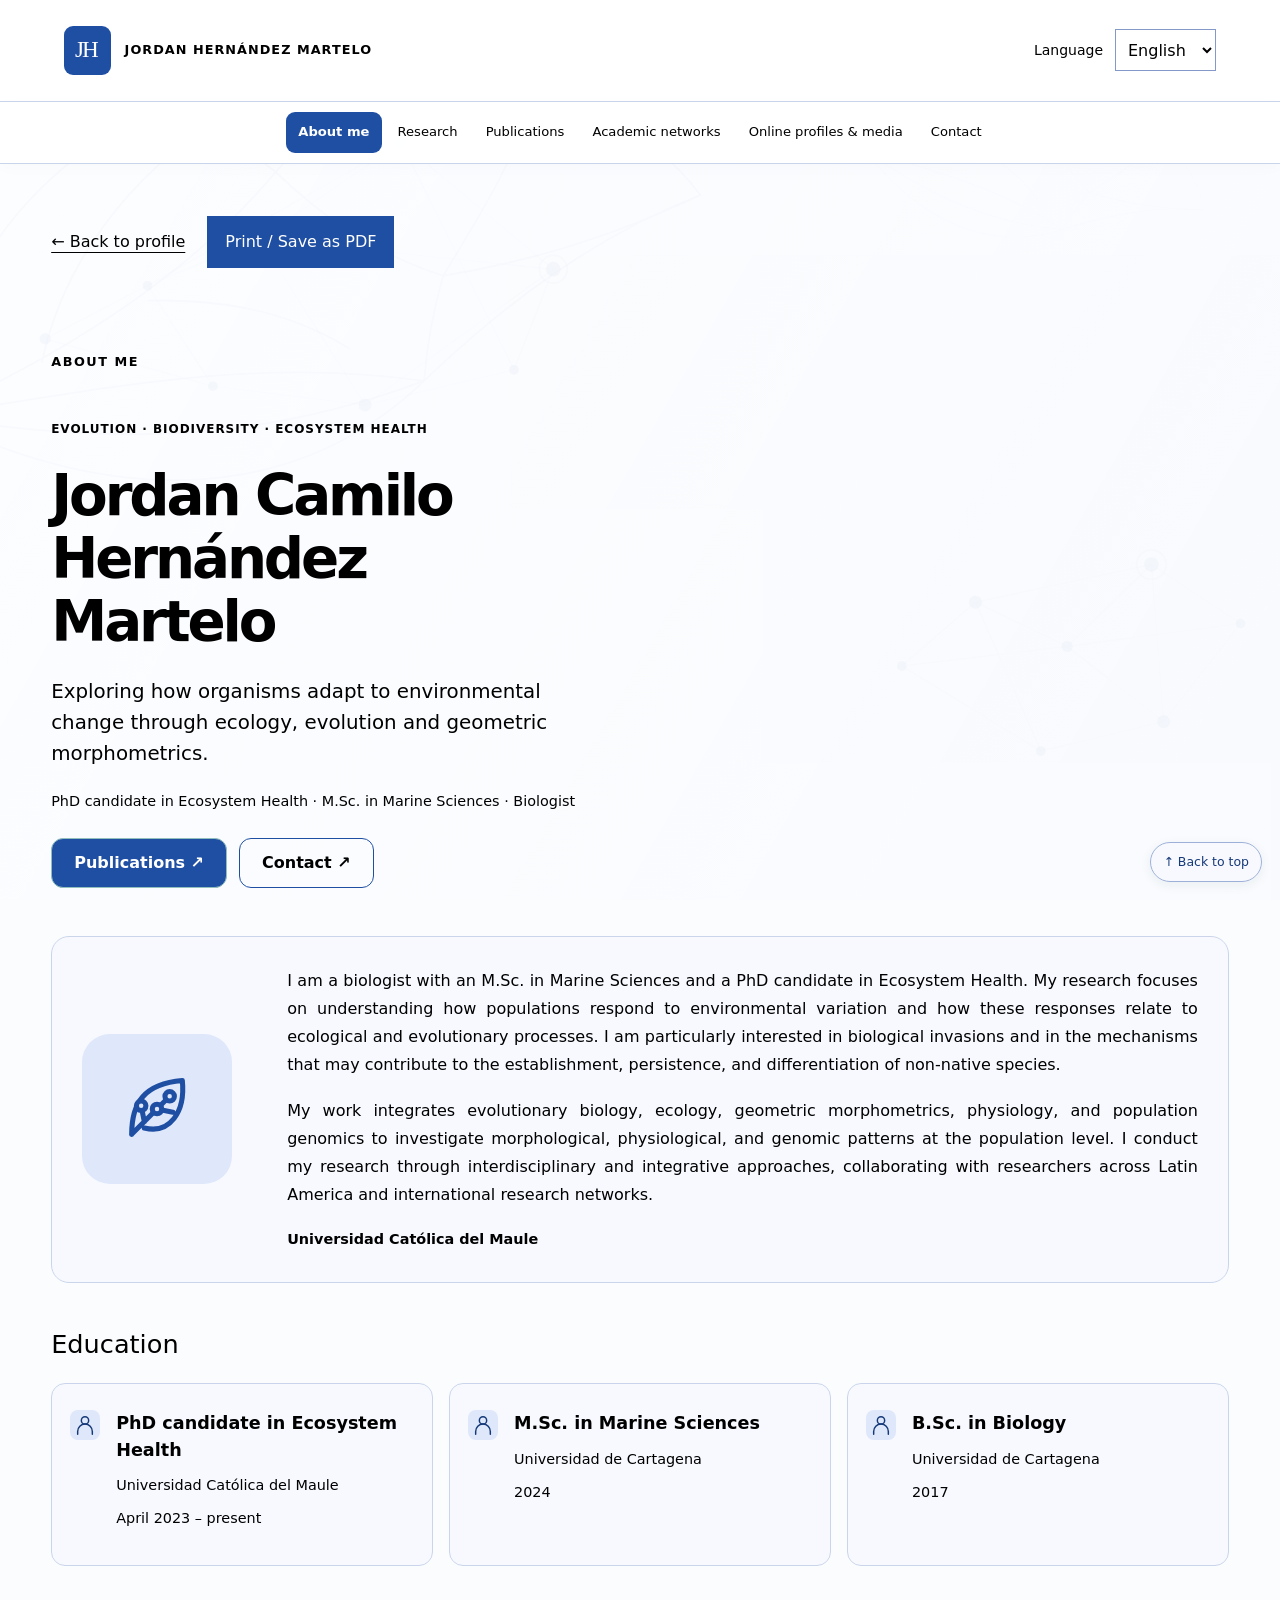
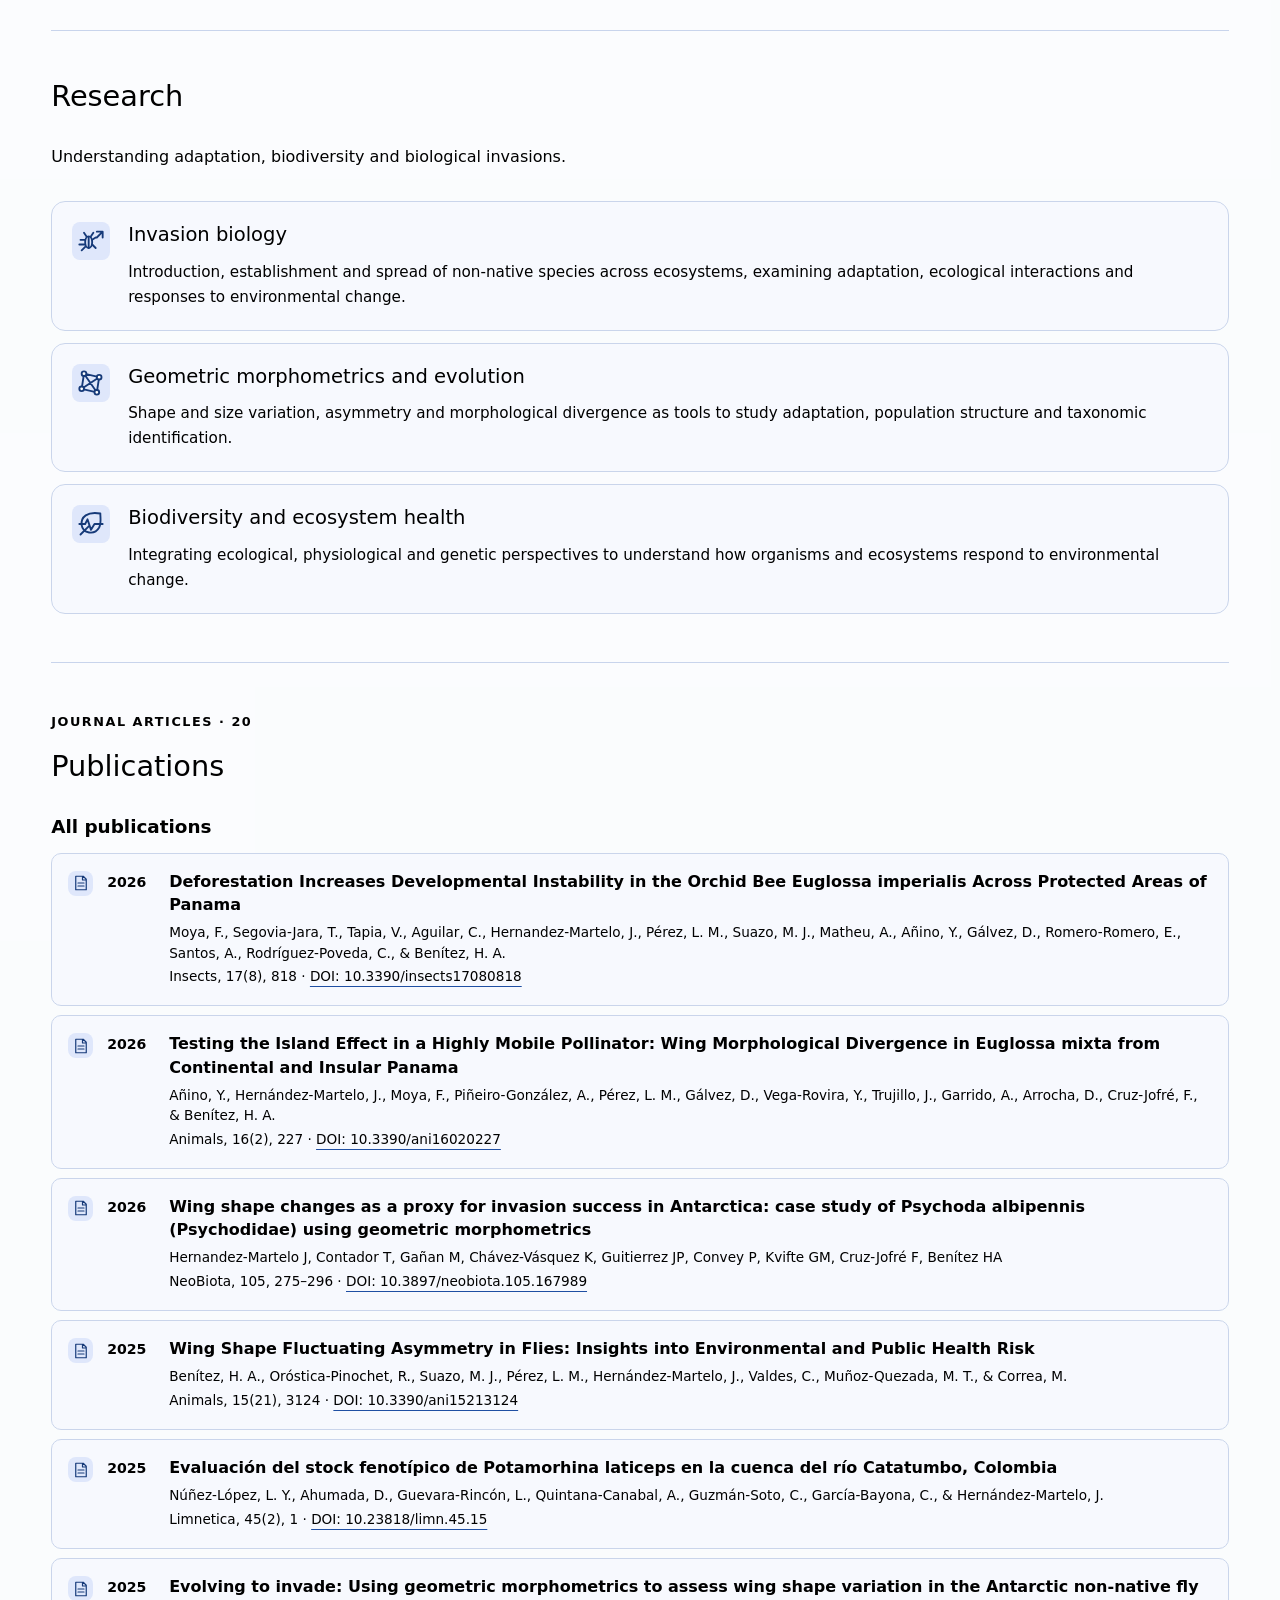
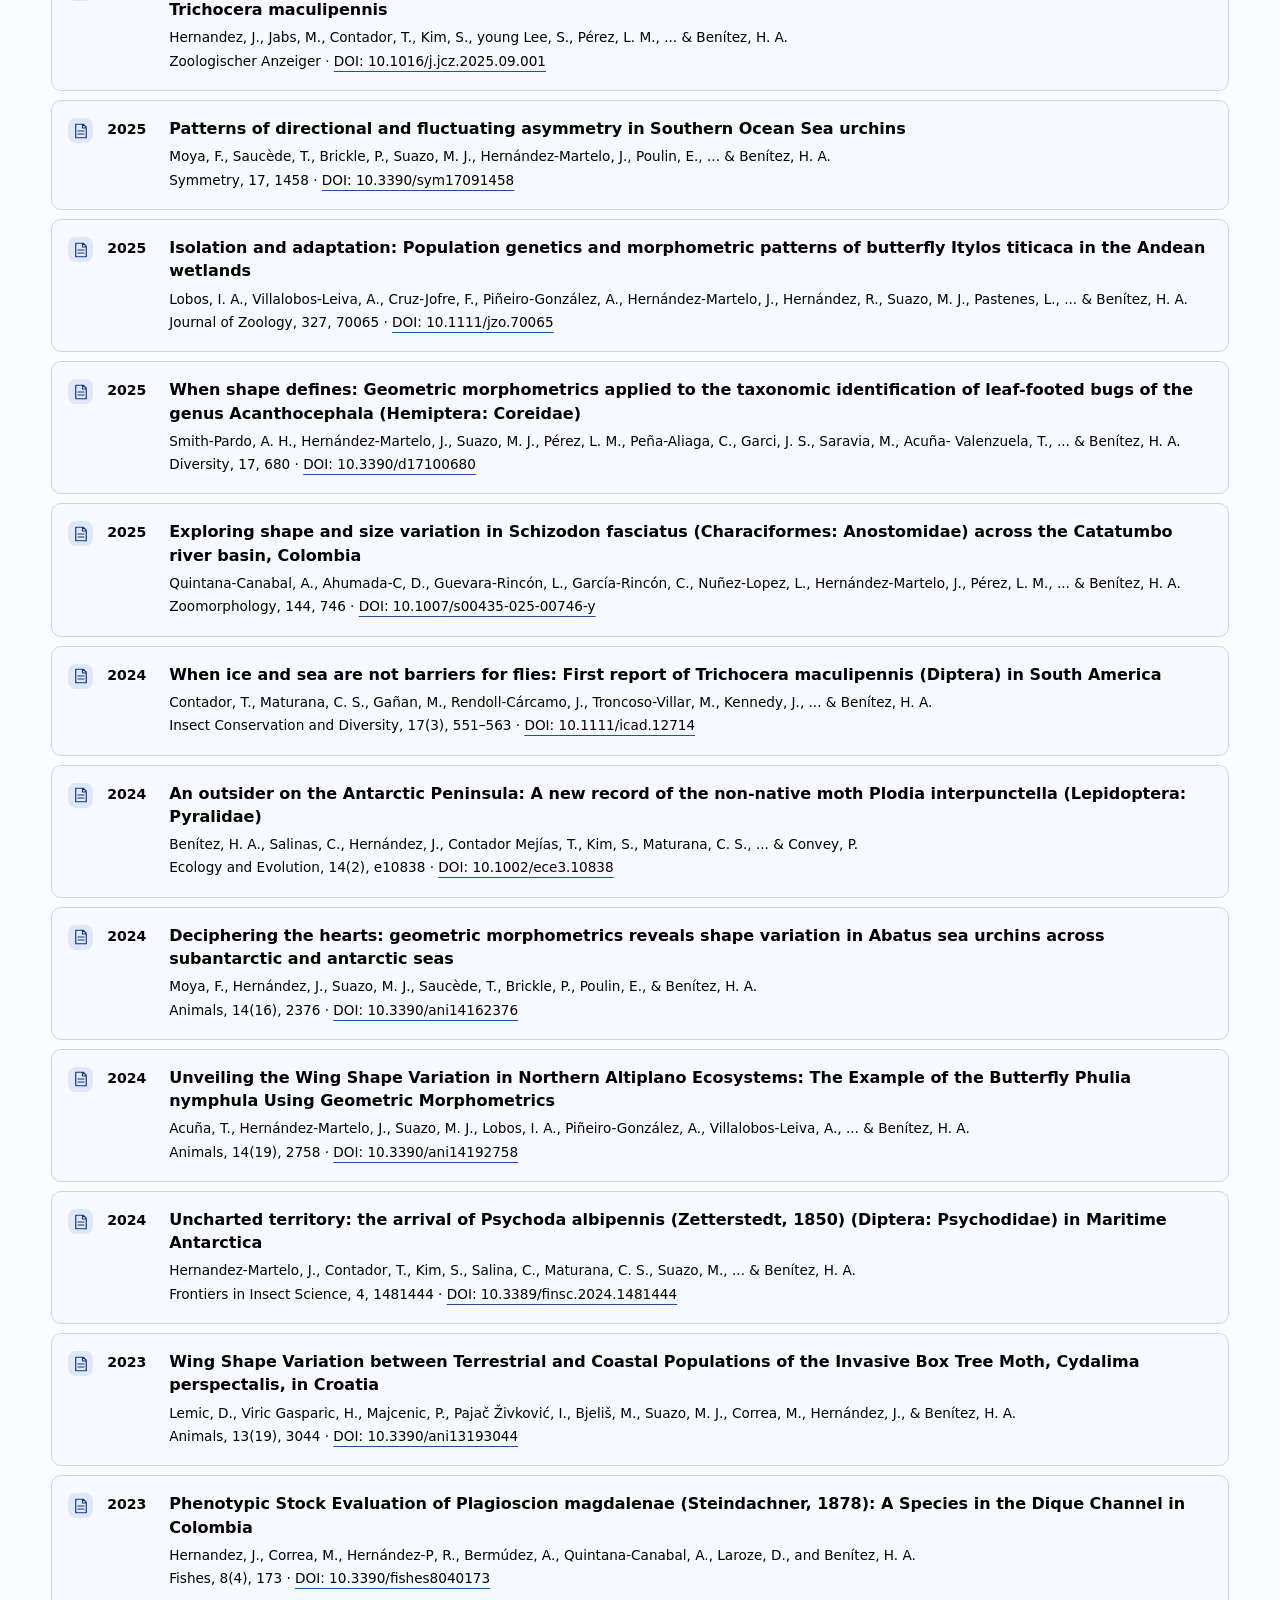
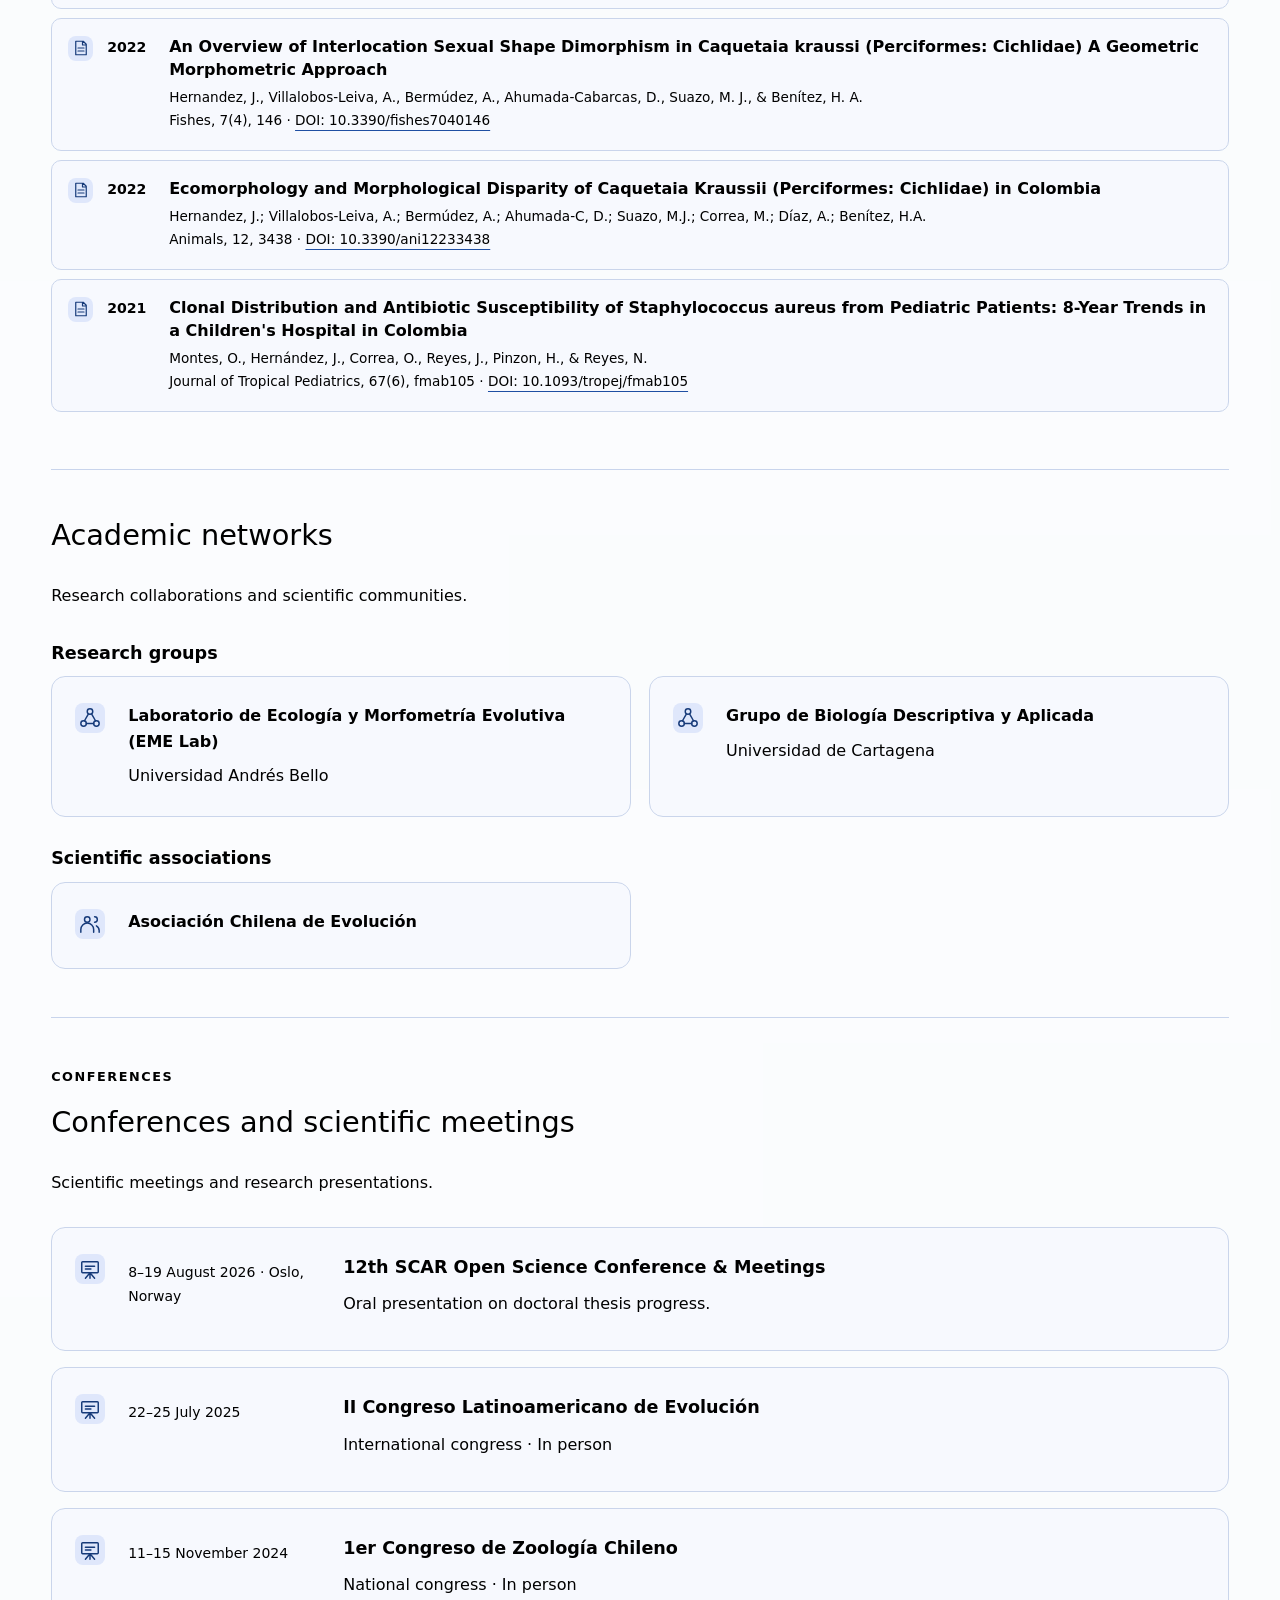
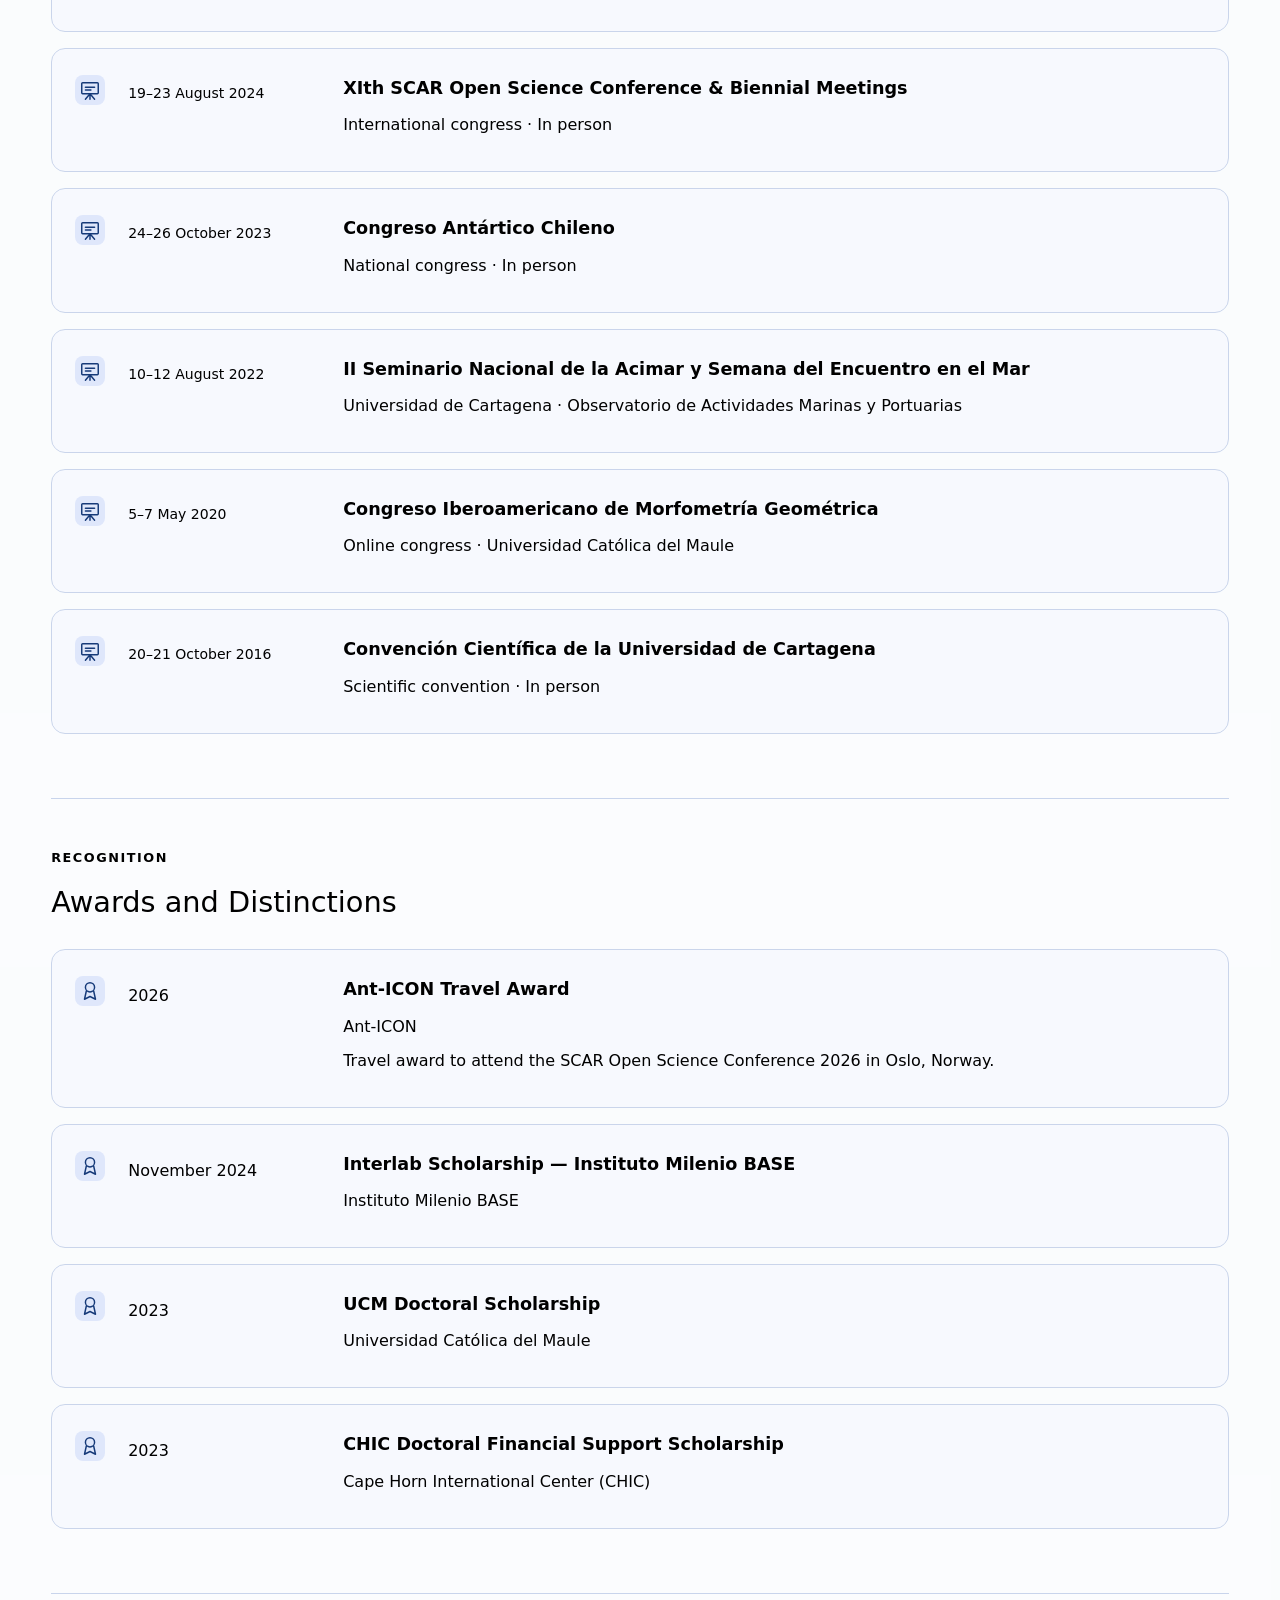
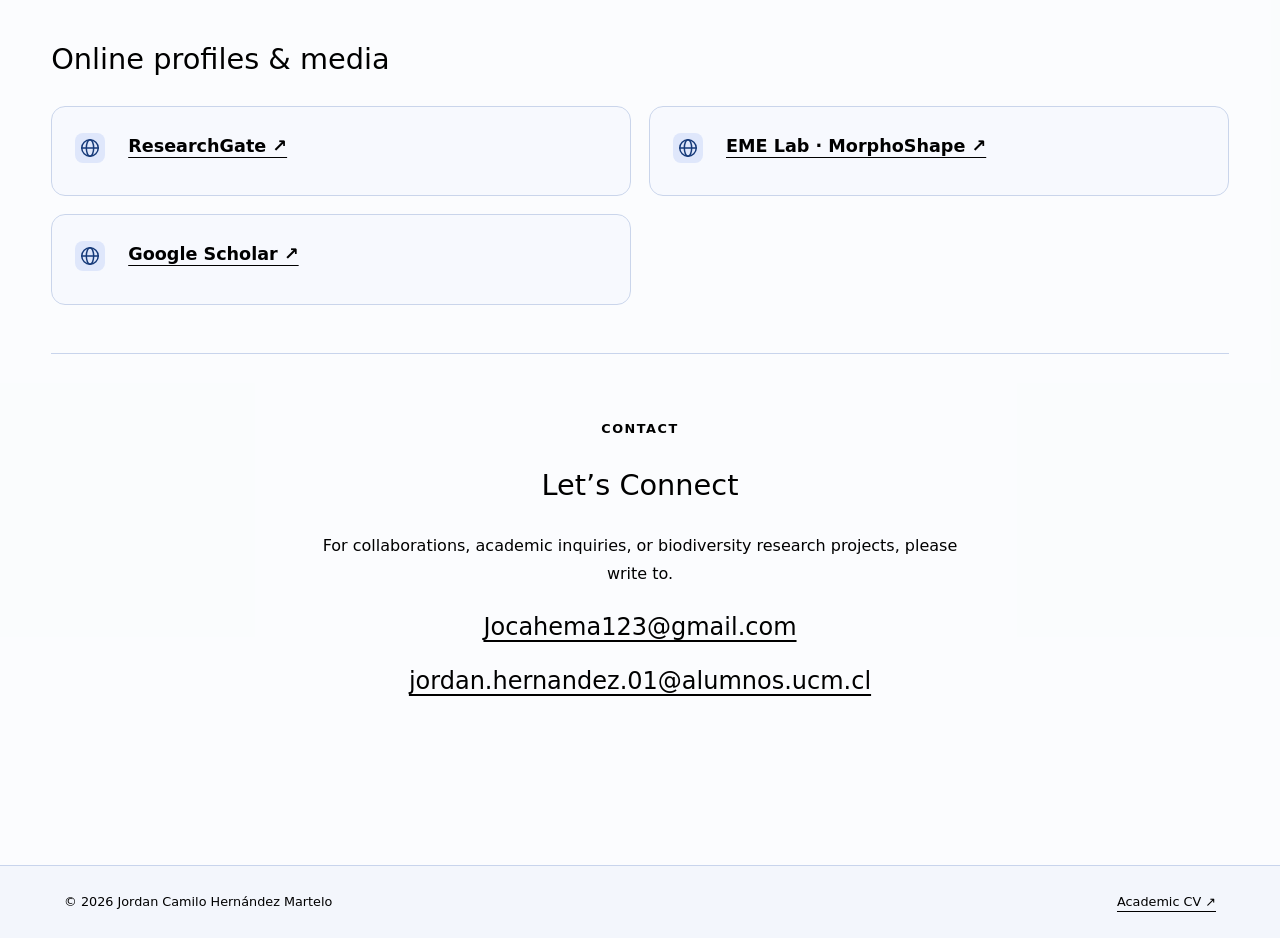
==== cv.html @ 5741c8b2 "Add files via upload" ====
<!doctype html><html lang="en"><head><meta charset="utf-8"><meta name="viewport" content="width=device-width,initial-scale=1"><title>Jordan Camilo Hernández Martelo · Academic CV</title><meta name="description" content="Biologist and PhD candidate in Ecosystem Health."><link rel="icon" href="data:image/svg+xml,%3Csvg xmlns='http://www.w3.org/2000/svg' viewBox='0 0 32 32'%3E%3Crect width='32' height='32' fill='%23c7e9e8'/%3E%3Ctext x='4' y='23' font-size='19'%3Ejh%3C/text%3E%3C/svg%3E"><link rel="stylesheet" href="styles.css?v=20260927"><script src="profile.js?v=20260927" defer></script><script src="carousel.js?v=20260927" defer></script><script src="app.js?v=20260927" defer></script></head><body data-cv="true"><a class="skip" href="#content">Skip to content</a><header><a class="brand" href="#about"><span class="monogram">JH</span><span>JORDAN HERNÁNDEZ MARTELO</span></a><div class="header-tools"><label class="language-label" for="language">Language</label><select id="language"><option value="en">English</option><option value="es">Español</option></select><button id="menu-toggle" aria-expanded="false" aria-controls="navigation">Menu</button></div></header><nav id="navigation" aria-label="Main navigation"></nav><main id="content" tabindex="-1"><div id="view"><h1>Jordan Camilo Hernández Martelo</h1><p>Biologist · PhD candidate in Ecosystem Health</p></div><noscript>Please enable JavaScript to use the bilingual navigation.</noscript></main><footer><span>© <span id="year">2026</span> Jordan Camilo Hernández Martelo</span><a id="cv-link" href="cv.html">Academic CV ↗</a></footer></body></html>
---- styles.css ----
:root{--aqua:#c7e9e8;--light:#eff8f8;--line:#c9dddd}*{box-sizing:border-box}body{margin:0;background:#fff;color:#000;font-family:Tahoma,Verdana,sans-serif;font-size:16px;line-height:1.75}button,select{font:inherit;color:#000}a{color:#000;text-underline-offset:5px}a:hover{text-decoration-thickness:2px}a:focus-visible,button:focus-visible,select:focus-visible{outline:3px solid #000;outline-offset:5px}[hidden]{display:none!important}header{max-width:1500px;margin:auto;padding:26px 5%;display:flex;align-items:center;justify-content:space-between;gap:25px}.brand{display:flex;gap:14px;align-items:center;text-decoration:none;font-size:.8rem;letter-spacing:.08em;font-weight:bold}.monogram{background:var(--aqua);padding:9px 12px;font-size:1rem}.header-tools{display:flex;align-items:center;gap:12px}.language-label{font-size:.875rem}select{background:white;border:1px solid #88aaa9;padding:8px;min-height:42px}#menu-toggle{display:none;background:var(--aqua);border:0;padding:8px 14px;min-height:42px}nav{display:flex;gap:8px;justify-content:center;flex-wrap:wrap;padding:12px 4%;border-block:1px solid var(--line)}nav a{font-size:.875rem;padding:9px 15px;text-decoration:none}nav a[aria-current=page]{background:var(--aqua);font-weight:bold}main{max-width:1380px;margin:auto;min-height:66vh;padding:52px 5% 75px}main:focus{outline:none}.eyebrow{font-size:.8rem;font-weight:bold;letter-spacing:.12em;text-transform:uppercase;margin:0 0 16px}h1{font-size:clamp(2.3rem,4.2vw,4.3rem);line-height:1.17;letter-spacing:-.045em;font-weight:500;margin:0 0 24px;overflow-wrap:anywhere}h2{font-size:clamp(1.55rem,2.3vw,2.35rem);line-height:1.3;margin:0 0 22px;font-weight:500}h3{font-size:1.1rem;line-height:1.5;margin:0 0 10px}p{margin:0 0 18px}.about-layout{display:grid;grid-template-columns:1.2fr 1fr;gap:7%;padding:28px 0 54px;border-bottom:1px solid var(--line)}.about-name{border-left:7px solid var(--aqua);padding-left:24px}.about-name h1{font-size:clamp(2.3rem,4vw,4rem)}.quick-links{display:flex;flex-direction:column;align-items:flex-start;gap:12px;margin-top:25px}.quick-link{background:var(--aqua);padding:10px 22px;min-width:185px;text-decoration:none}.quick-link:hover{background:#b3dddc}.bio p{max-width:65ch}.role{font-size:1rem}.section-title{margin-top:45px}.education-grid,.research-grid{display:grid;grid-template-columns:repeat(3,1fr);gap:28px}.education-grid article,.research-grid article{border-top:4px solid var(--aqua);padding-top:19px}.education-grid p{font-size:.9rem;margin:8px 0}.research-grid{margin-top:35px}.page-intro{max-width:740px;margin-bottom:30px}.heading-row{display:flex;justify-content:space-between;align-items:center;gap:24px;margin-bottom:32px}.heading-row label{display:flex;gap:12px;align-items:center;font-size:.875rem}.publication{padding:28px 0;border-top:1px solid var(--line);display:grid;grid-template-columns:72px 1fr;gap:28px}.publication h2{font-size:1.125rem;font-weight:bold;line-height:1.6;margin:0 0 12px}.publication p{font-size:.9rem;margin:6px 0}.pub-year{font-weight:bold}.doi{display:inline-block;margin-top:9px;font-size:.875rem;overflow-wrap:anywhere;text-decoration:underline;text-decoration-color:#75a9a7}.timeline-item{display:grid;grid-template-columns:220px 1fr;gap:32px;padding:28px 0;border-top:1px solid var(--line)}.timeline-item p{margin:6px 0}.period{font-size:.875rem}.institution{font-weight:bold;font-size:.9rem}.project{padding:28px;background:var(--light);border-left:4px solid var(--aqua);margin-bottom:22px}.project .eyebrow{font-size:.75rem}.project h2{font-size:1.4rem}.contact-panel{background:var(--light);border-top:7px solid var(--aqua);padding:42px;max-width:850px}.contact-panel h1{font-size:clamp(2.3rem,4vw,3.5rem)}.email{font-size:clamp(1.1rem,2vw,1.5rem);display:block;overflow-wrap:anywhere;margin:20px 0}.social-links{display:flex;flex-wrap:wrap;gap:24px;margin-top:30px}.notice{border-left:4px solid var(--aqua);padding:20px 24px;background:var(--light);max-width:780px}.work-photo{margin:0 0 36px}.work-photo img{display:block;width:100%;height:clamp(190px,28vw,360px);object-fit:cover}.work-photo figcaption{font-size:.8rem;margin-top:8px}.view-enter{animation:enter .2s ease-out}@keyframes enter{from{opacity:.3;transform:translateY(5px)}to{opacity:1;transform:translateY(0)}}footer{border-top:1px solid var(--line);padding:25px 5%;display:flex;justify-content:space-between;gap:20px;font-size:.8rem;background:var(--light)}.skip{position:fixed;top:-100px;left:12px;padding:12px;background:white;z-index:20}.skip:focus{top:10px}.cv-view section{margin:40px 0}.cv-view h1{font-size:2.5rem}.cv-view h2{font-size:1.6rem}.print-button{background:var(--aqua);border:0;padding:12px 18px;cursor:pointer}.print-actions{display:flex;gap:22px;align-items:center;margin-bottom:35px}.cv-view .publication h2{font-size:1.1rem}@media(max-width:900px){header{flex-wrap:wrap}nav a{padding:8px 10px}.about-layout{gap:5%}.education-grid{grid-template-columns:1fr}.about-name{padding-left:18px}.timeline-item{grid-template-columns:170px 1fr;gap:24px}}@media(max-width:650px){header{padding:18px 6%;gap:16px}.brand{font-size:.7rem}.header-tools{width:100%;justify-content:flex-end}.language-label{margin-right:auto}#menu-toggle{display:block}nav{display:none;padding:12px 6%;justify-content:flex-start}nav.open{display:flex}nav a{width:calc(50% - 4px)}main{padding:32px 6% 48px}.about-layout{grid-template-columns:1fr;gap:32px;padding:12px 0 32px}.about-name h1{font-size:2.65rem}.research-grid{grid-template-columns:1fr}.heading-row{align-items:flex-start;flex-direction:column}.publication{grid-template-columns:1fr;gap:8px}.timeline-item{grid-template-columns:1fr;gap:8px}.contact-panel{padding:26px}.project{padding:22px}footer{flex-direction:column}.heading-row label{flex-wrap:wrap}}@media(prefers-reduced-motion:reduce){.view-enter{animation:none}}@media print{header,nav,footer,.skip,.print-actions{display:none}main{padding:0;max-width:none}body{font-size:10pt}.publication,.timeline-item,.project{break-inside:avoid}.cv-view h1{font-size:24pt}.work-photo{display:none}a{color:black}.contact-panel{padding:0;background:white}}
/* Continuous page and rounded information cards. */
html{scroll-padding-top:160px}nav{position:sticky;top:0;z-index:10;background:#fff;box-shadow:0 4px 15px #00000005}nav a{border-radius:9px}nav a[aria-current=location]{background:var(--aqua);font-weight:bold}.page-section{padding:48px 0;scroll-margin-top:150px;border-bottom:1px solid var(--line)}.page-section:first-child{padding-top:0}.page-section:last-child{border-bottom:0}.page-section:focus{outline:none}.page-heading{font-size:clamp(2rem,3.2vw,3rem);line-height:1.25;margin:0 0 28px}.page-section article{position:relative;background:#f5faf9;border:1px solid #ccdedb;border-radius:14px;padding:26px 26px 26px 76px;margin-bottom:16px}.item-icon{position:absolute;left:23px;top:26px;width:30px;height:30px;color:#000;display:inline-flex;align-items:center;justify-content:center;background:var(--aqua);border-radius:8px;padding:5px}.item-icon svg{width:22px;height:22px;flex-shrink:0}.network-grid{display:grid;grid-template-columns:repeat(2,minmax(0,1fr));gap:18px}.network-grid article{margin-bottom:0}.publication{grid-template-columns:60px minmax(0,1fr);gap:22px}.timeline-item{grid-template-columns:190px minmax(0,1fr);gap:25px}.about-layout{background:#f5faf9;border:1px solid #ccdedb;border-radius:18px;padding:32px;gap:5%}.about-name{padding-left:20px}.quick-link,.contact-panel,.notice{border-radius:12px}.contact-panel{border:1px solid #ccdedb;background:#f5faf9}.research-grid{grid-template-columns:1fr}.research-grid article h2{font-size:1.4rem}.education-grid{gap:16px}.education-grid article{padding-left:64px}.education-grid .item-icon{left:18px}.work-photo img{border-radius:16px}.cv-view .page-section{margin:0}.cv-view .page-heading{font-size:1.8rem}@media(max-width:900px){.education-grid{grid-template-columns:1fr}.timeline-item{grid-template-columns:155px minmax(0,1fr)}}@media(max-width:650px){header{position:sticky;top:0;background:white;z-index:11}nav{position:sticky;top:145px;max-height:55vh;overflow:auto}.page-section{scroll-margin-top:170px;padding:34px 0}.about-layout{padding:24px 18px}.page-section article{padding:24px 20px 24px 64px}.item-icon{left:18px;top:25px}.publication,.timeline-item,.network-grid{grid-template-columns:1fr;gap:10px}.page-heading{font-size:1.9rem}.about-name h1{font-size:2.2rem}main{padding-top:28px}}@media print{.page-section{scroll-margin:0;padding:20px 0}nav,header{display:none}.page-section article{background:white}.item-icon{background:white}.network-grid,.education-grid{grid-template-columns:1fr}.about-layout{display:block}.quick-links{display:none}}
/* Fixed background stays still while the continuous content scrolls. */
body{isolation:isolate;background:#eff8f7}body::before{content:"";position:fixed;inset:0;z-index:-1;pointer-events:none;background:radial-gradient(ellipse at 0 20%,#c7e9e8 0,transparent 60%),linear-gradient(145deg,#f9fcfb,#e5f3f2)}header{background:rgba(255,255,255,.97)}main{background:rgba(255,255,255,.90)}.profile-portrait{display:block;width:200px;height:245px;object-fit:cover;object-position:45% 60%;border-radius:18px;margin:0 0 24px;border:4px solid white}.about-name h1{font-size:clamp(2rem,3.2vw,3.2rem)}.gallery{margin-top:48px;padding:24px;border-radius:18px;border:1px solid var(--line);background:#f5faf9}.gallery h2{font-size:1.45rem}.gallery-stage{background:#e4efed;border-radius:12px;overflow:hidden}.gallery-slide{margin:0}.gallery-slide img{display:block;width:100%;height:560px;object-fit:contain}.gallery-slide figcaption{text-align:center;padding:14px;background:white;font-size:.9rem}.gallery-controls{display:flex;gap:14px;align-items:center;justify-content:center;margin-top:18px}.gallery-controls button{min-height:44px;min-width:48px;border:1px solid #9dbbb8;border-radius:9px;background:var(--aqua);padding:8px 16px;cursor:pointer}.gallery-counter{min-width:52px;text-align:center;font-size:.875rem}@media(max-width:650px){.gallery{padding:15px}.gallery-slide img{height:420px}.gallery-controls{gap:8px}.profile-portrait{width:170px;height:210px}}@media print{body::before,.gallery{display:none}body,main{background:white}.profile-portrait{width:110px;height:135px}}
.portrait-frame{width:200px;height:245px;overflow:hidden;border-radius:18px;border:4px solid white;margin-bottom:24px}.portrait-frame .profile-portrait{width:100%;height:100%;border:0;border-radius:0;margin:0;transform:scale(2.5);transform-origin:44% 48%;object-position:center}@media(max-width:650px){.portrait-frame{width:170px;height:210px}}@media print{.portrait-frame{width:110px;height:135px}}
/* Editorial hero: identity on the left, photographic slider on the right. */
main{max-width:1600px;padding-inline:4%}.hero-split{display:grid;grid-template-columns:minmax(0,1fr) minmax(0,1.05fr);align-items:center;gap:5%;padding:30px 0 48px}.hero-intro h1{font-size:clamp(2.5rem,4.4vw,4.9rem);font-weight:600;letter-spacing:-.055em;line-height:1.12;margin:24px 0}.hero-intro .eyebrow{letter-spacing:.08em;font-size:.75rem}.hero-intro .role{max-width:530px}.hero-intro .quick-links{flex-direction:row;flex-wrap:wrap;gap:12px}.quick-link{min-width:0;border:1px solid #91bfbc;font-weight:bold}.quick-link.secondary{background:transparent}.hero-split .gallery{margin:0;padding:0;border:0;background:transparent;min-width:0}.hero-split .gallery>h2{position:absolute;width:1px;height:1px;overflow:hidden;clip-path:inset(50%)}.hero-split .gallery-stage{border-radius:22px;background:#e3efec;border:1px solid #c9ddda;box-shadow:0 18px 40px #183f3814}.hero-split .gallery-slide img{height:480px;width:100%;object-fit:contain}.hero-split .gallery-slide figcaption{background:#f5faf9}.hero-split .gallery-controls{justify-content:flex-end;margin-top:14px}.bio-panel{display:grid;grid-template-columns:170px minmax(0,1fr);gap:35px;align-items:center;background:#f5faf9;border:1px solid #ccdedb;border-radius:18px;padding:30px}.bio-panel .portrait-frame{width:170px;height:210px;margin:0}.bio-panel p{max-width:85ch}.bio-panel p:last-child{margin-bottom:0}@media(max-width:900px){.hero-split{grid-template-columns:1fr 1fr;gap:24px}.hero-intro h1{font-size:2.6rem}.hero-split .gallery-slide img{height:390px}}@media(max-width:650px){.hero-split{grid-template-columns:1fr;gap:30px;padding:15px 0 32px}.hero-intro h1{font-size:2.75rem}.hero-split .gallery-slide img{height:420px}.bio-panel{grid-template-columns:1fr;padding:24px;gap:24px}.bio-panel .portrait-frame{width:140px;height:175px}.hero-split .gallery-controls{justify-content:center}}@media print{.hero-split{display:block}.bio-panel{display:block}.hero-intro h1{font-size:26pt}}
/* Slides overlap in one grid cell while they glide across the frame. */
.gallery-stage{display:grid;overflow:hidden;isolation:isolate}.gallery-slide{grid-area:1 / 1;min-width:0;position:relative;background:#e3efec;backface-visibility:hidden}
.bio-symbol{display:flex;align-items:center;justify-content:center;width:150px;height:150px;border-radius:28px;background:#dcefed}.bio-symbol .item-icon{position:static;width:100px;height:100px;background:transparent;padding:12px}.bio-symbol svg{width:76px;height:76px}.research-grid .item-icon{width:38px;height:38px;left:20px}.research-grid .item-icon svg{width:28px;height:28px}@media(max-width:650px){.bio-symbol{width:110px;height:110px}.bio-symbol .item-icon{width:80px;height:80px}.research-grid .item-icon{left:14px;width:34px;height:34px}}

/* Refined hierarchy, compact navigation and research cards. */
nav{gap:4px;padding:10px 2%}nav a{padding:9px 12px;font-size:.82rem;white-space:nowrap}
.hero-tagline{font-size:clamp(1.1rem,1.55vw,1.35rem);line-height:1.55;max-width:46ch;margin-bottom:20px}.hero-intro .role{font-size:.9rem;line-height:1.6}
.research-grid{gap:12px;margin-top:24px}.research-grid article{padding-block:20px;margin-bottom:0}.research-grid article h2{font-size:1.22rem;margin-bottom:12px}.research-grid article p{font-size:.95rem;line-height:1.65;margin:0}.research-grid .item-icon{top:20px}
.featured-grid{display:grid;grid-template-columns:repeat(3,minmax(0,1fr));gap:16px;margin:20px 0 40px}.featured-grid article{padding:22px;margin:0;border-top:4px solid #a9d8d4;display:flex;flex-direction:column}.featured-grid .item-icon{display:none}.featured-grid h3{font-size:1rem;line-height:1.55}.featured-grid p{font-size:.85rem}.featured-grid .doi{margin-top:auto}.list-heading{margin:26px 0 18px;font-size:1.15rem}.network-subsection{margin-top:28px}.network-subsection h4{font-size:1rem;line-height:1.6;margin:0 0 8px}.network-subsection article p{margin:0}.profile-grid{grid-template-columns:repeat(3,minmax(0,1fr))}.news-grid article p{max-width:75ch}.news-grid time{font-size:.85rem}.bio-symbol svg{width:76px;height:76px}
@media(max-width:900px){.featured-grid{grid-template-columns:1fr}.profile-grid{grid-template-columns:1fr}.featured-grid article{padding:22px}.hero-tagline{font-size:1.05rem}}
@media(max-width:650px){nav a{white-space:normal}.research-grid article{padding-block:18px}.research-grid .item-icon{top:18px}.network-grid{grid-template-columns:1fr}.hero-intro h1{font-size:clamp(2rem,8.7vw,2.75rem)}}
@media print{#news,.hero-tagline{display:none}}
/* Compact bibliography: full references remain readable and visible. */
#publications .publication{padding:16px 18px 16px 55px;margin-bottom:9px;grid-template-columns:48px minmax(0,1fr);gap:14px;border-radius:10px}
#publications .publication .item-icon{left:16px;top:17px;width:25px;height:25px;padding:4px}
#publications .publication .item-icon svg{width:18px;height:18px}
#publications .publication h2{font-size:1rem;line-height:1.45;margin:0 0 6px}
#publications .publication p{font-size:.85rem;line-height:1.5;margin:3px 0}
#publications .publication .pub-year{font-size:.88rem}
#publications .publication .doi{font-size:.82rem;line-height:1.45;margin-top:5px}
#publications .featured-grid{gap:12px;margin:14px 0 26px}
#publications .featured-grid article{padding:16px;border-radius:10px}
#publications .featured-grid h3{font-size:.94rem;line-height:1.4;margin-bottom:8px}
#publications .featured-grid p{line-height:1.45;margin-bottom:8px}
#publications .featured-grid .eyebrow{font-size:.73rem;margin-bottom:6px}
#publications .featured-grid .doi{font-size:.82rem}
#publications .list-heading{margin:20px 0 12px}
@media(max-width:650px){#publications .publication{grid-template-columns:1fr;gap:4px;padding:14px 14px 14px 46px}#publications .publication .item-icon{left:12px;top:14px}#publications .publication h2{font-size:1rem}#publications .publication p{font-size:.875rem}}
/* Continuous photographic flow and a quiet scientific backdrop. */
body{font-family:"Segoe UI",system-ui,-apple-system,BlinkMacSystemFont,Arial,sans-serif}
body::before{background:linear-gradient(120deg,#f6faf9e8,#eaf5f3df),url('images/network.svg') center/cover no-repeat;filter:blur(.6px)}
main{background:rgba(255,255,255,.48)}
.hero-split .gallery{overflow:hidden;border-radius:20px}.flow-window{overflow:hidden;border-radius:20px;background:#e4efed}.flow-track{display:flex;width:max-content;animation:photo-flow 100s linear infinite;will-change:transform}.flow-group{display:flex;flex:none;gap:12px;padding-right:12px}.flow-photo{flex:none;width:300px;margin:0;background:#f3f8f7}.flow-photo img{display:block;width:100%;height:430px;object-fit:contain}.flow-photo figcaption{font-size:.82rem;line-height:1.4;padding:12px;min-height:48px;text-align:center}.gallery:hover .flow-track,.gallery:focus-within .flow-track,.gallery.flow-paused .flow-track{animation-play-state:paused}.gallery:focus-visible{outline:2px solid #427c79;outline-offset:5px}
@keyframes photo-flow{to{transform:translateX(-50%)}}
.back-top{position:fixed;right:18px;bottom:18px;z-index:15;padding:8px 12px;border:1px solid #a5cbc7;border-radius:20px;background:#f4faf9f5;font-size:.78rem;text-decoration:none;box-shadow:0 3px 12px #163e3210}
@media(max-width:650px){.flow-photo{width:250px}.flow-photo img{height:350px}.back-top{right:10px;bottom:10px}}
@media(prefers-reduced-motion:reduce){.flow-track{animation:none}.flow-group[aria-hidden]{display:none}.flow-window{overflow-x:auto}}
@media print{.back-top{display:none}}
/* Open, centered contact closing and editorial initials. */
#contact{text-align:center;padding-block:64px}
#contact .contact-panel{max-width:850px;margin-inline:auto;padding:12px 20px;background:transparent;border:0;border-radius:0;box-shadow:none}
#contact .contact-panel>p{max-width:65ch;margin-inline:auto}
#contact .social-links{justify-content:center}
.monogram{font-family:Georgia,"Times New Roman",serif;font-size:1.45rem;font-weight:400;letter-spacing:-.09em;line-height:1.2;padding:10px 14px 11px 11px;border-radius:9px}
@media(max-width:650px){#contact{padding-block:42px}#contact .contact-panel{padding:8px 0}#contact .social-links{gap:12px 20px}}
/* Inline DOI references and a uniform photographic constellation. */
#publications .citation-line .doi{display:inline;margin:0;font-size:inherit;line-height:inherit}
#publications .featured-grid .citation-line{margin-top:auto;margin-bottom:0}
.hero-split .swarm-gallery{overflow:visible;border-radius:0}
.photo-swarm{position:relative;height:490px;isolation:isolate}
.swarm-photo{position:absolute;width:29%;aspect-ratio:1;border:3px solid white;border-radius:18px;padding:0;background:#deeeeb;box-shadow:0 7px 22px #244b4324;cursor:zoom-in;transition:transform .3s ease,box-shadow .3s ease;overflow:hidden}
.swarm-photo img{display:block;width:100%;height:100%;object-fit:cover;object-position:center}
.swarm-photo span{position:absolute;inset:auto 0 0;background:#ffffffec;padding:5px;font-size:.65rem;line-height:1.2;opacity:0;transition:opacity .2s}
.swarm-photo:hover,.swarm-photo:focus-visible{transform:scale(1.3);z-index:4;box-shadow:0 16px 35px #244b4340}
.swarm-photo:hover span,.swarm-photo:focus-visible span{opacity:1}
.swarm-0{left:35.5%;top:34%;z-index:2}.swarm-0 img{object-position:46% 53%}
.swarm-1{left:18%;top:3%}.swarm-2{right:18%;top:3%}.swarm-3{right:0;top:34%}.swarm-4{right:18%;top:65%}.swarm-5{left:18%;top:65%}.swarm-6{left:0;top:34%}
.gallery-hint{text-align:center;font-size:.78rem;margin:8px 0 0}
.photo-dialog{border:0;border-radius:16px;padding:16px;background:#f5faf9;max-width:92vw;max-height:92vh;text-align:center;box-shadow:0 20px 80px #0005}
.photo-dialog::backdrop{background:#112724c9;backdrop-filter:blur(5px)}
.photo-dialog>img{display:block;max-width:82vw;max-height:74vh;width:auto;height:auto;object-fit:contain;margin:auto}
.photo-dialog p{margin:12px 36px 0;font-size:.9rem}.photo-close{position:absolute;right:8px;top:8px;width:40px;height:40px;border:1px solid #adc8c4;border-radius:50%;background:white;font-size:26px;cursor:pointer}
@media(max-width:1100px){.photo-swarm{height:400px}}
@media(max-width:650px){.photo-swarm{height:350px}.swarm-photo{border-width:2px;border-radius:12px}.gallery-hint{font-size:.73rem}}
@media(hover:none){.swarm-photo:hover{transform:none}.swarm-photo span{display:none}}
@media(prefers-reduced-motion:reduce){.swarm-photo,.swarm-photo span{transition:none}}

/* Clear section rhythm, balanced biography and publication pagination. */
.continuous-view .page-section{position:relative;opacity:.86;transform:translateY(16px);transition:opacity .55s ease,transform .55s ease}
.continuous-view .page-section.section-visible{opacity:1;transform:none}
.continuous-view .page-section.section-tone-1{background:rgba(215,237,234,.32);box-shadow:0 0 0 100vmax rgba(215,237,234,.32);clip-path:inset(0 -100vmax)}
.continuous-view .page-section.section-tone-0{background:rgba(255,255,255,.28);box-shadow:0 0 0 100vmax rgba(255,255,255,.28);clip-path:inset(0 -100vmax)}
.bio-panel>div:last-child{width:100%}.bio-panel p:not(.institution){max-width:none;text-align:justify;text-wrap:pretty;hyphens:none}
.contact-panel .email{margin:12px auto;width:max-content;max-width:100%}
.publication-pagination{position:static;display:flex;justify-content:center;gap:8px;margin:22px 0 4px;padding:0;border:0;background:transparent;box-shadow:none}
.publication-pagination button{min-width:42px;min-height:42px;border:1px solid #9fc6c2;border-radius:10px;background:#f5faf9;cursor:pointer}
.publication-pagination button[aria-current=page]{background:var(--aqua);font-weight:700;box-shadow:inset 0 0 0 1px #78aaa6}
.publication-pagination button:hover{background:#dcefed}
@media(max-width:650px){.bio-panel p:not(.institution){text-align:left}.continuous-view .page-section{transform:translateY(10px)}}
@media(prefers-reduced-motion:reduce){.continuous-view .page-section{opacity:1;transform:none;transition:none}}
@media print{.continuous-view .page-section{opacity:1;transform:none;background:white;box-shadow:none;clip-path:none}.publication-pagination{display:none}}

/* Cobalt academic palette. */
:root{--aqua:#1f4fa3;--light:#f3f6fc;--line:#c8d4ec;--cobalt:#1f4fa3;--cobalt-dark:#163a79;--cobalt-soft:#dfe7fb;--cobalt-faint:#f1f5fd}
body{background:#f4f7fc}body::before{background:linear-gradient(120deg,rgba(248,250,255,.78),rgba(237,242,252,.84)),url('images/network.svg?v=20260927-wing') center/cover no-repeat;filter:blur(.35px)}
main{background:rgba(255,255,255,.62)}header,nav{background:rgba(255,255,255,.97)}
.monogram,#menu-toggle,nav a[aria-current=location],nav a[aria-current=page],.quick-link:not(.secondary),.print-button{background:var(--cobalt);color:#fff}
.quick-link:not(.secondary):hover{background:var(--cobalt-dark)}.quick-link.secondary{background:transparent;border-color:var(--cobalt);color:#000}
select{border-color:#8499c7}.item-icon,.bio-symbol,.gallery-controls button{background:var(--cobalt-soft);color:var(--cobalt-dark)}
.bio-symbol .item-icon{color:var(--cobalt)}.education-grid article,.research-grid article,.featured-grid article{border-top-color:var(--cobalt)}
.page-section article,.bio-panel,.contact-panel{background:#f7f9fe;border-color:#cad5eb}.doi{text-decoration-color:var(--cobalt)}
.continuous-view .page-section.section-tone-1{background:rgba(220,230,249,.36);box-shadow:0 0 0 100vmax rgba(220,230,249,.36)}
.continuous-view .page-section.section-tone-0{background:rgba(255,255,255,.24);box-shadow:0 0 0 100vmax rgba(255,255,255,.24)}
.publication-pagination button{border-color:#9db0d7;background:#f7f9fe}.publication-pagination button[aria-current=page]{background:var(--cobalt);color:#fff;box-shadow:inset 0 0 0 1px var(--cobalt-dark)}.publication-pagination button:hover{background:var(--cobalt-soft);color:#000}
.back-top{border-color:#9db0d7;background:#f7f9fef2;color:var(--cobalt-dark)}
a:focus-visible,button:focus-visible,select:focus-visible,.gallery:focus-visible{outline-color:var(--cobalt)}
.swarm-photo{background:var(--cobalt-soft);box-shadow:0 7px 22px #173d8625}.swarm-photo:hover,.swarm-photo:focus-visible{box-shadow:0 16px 35px #173d8640}
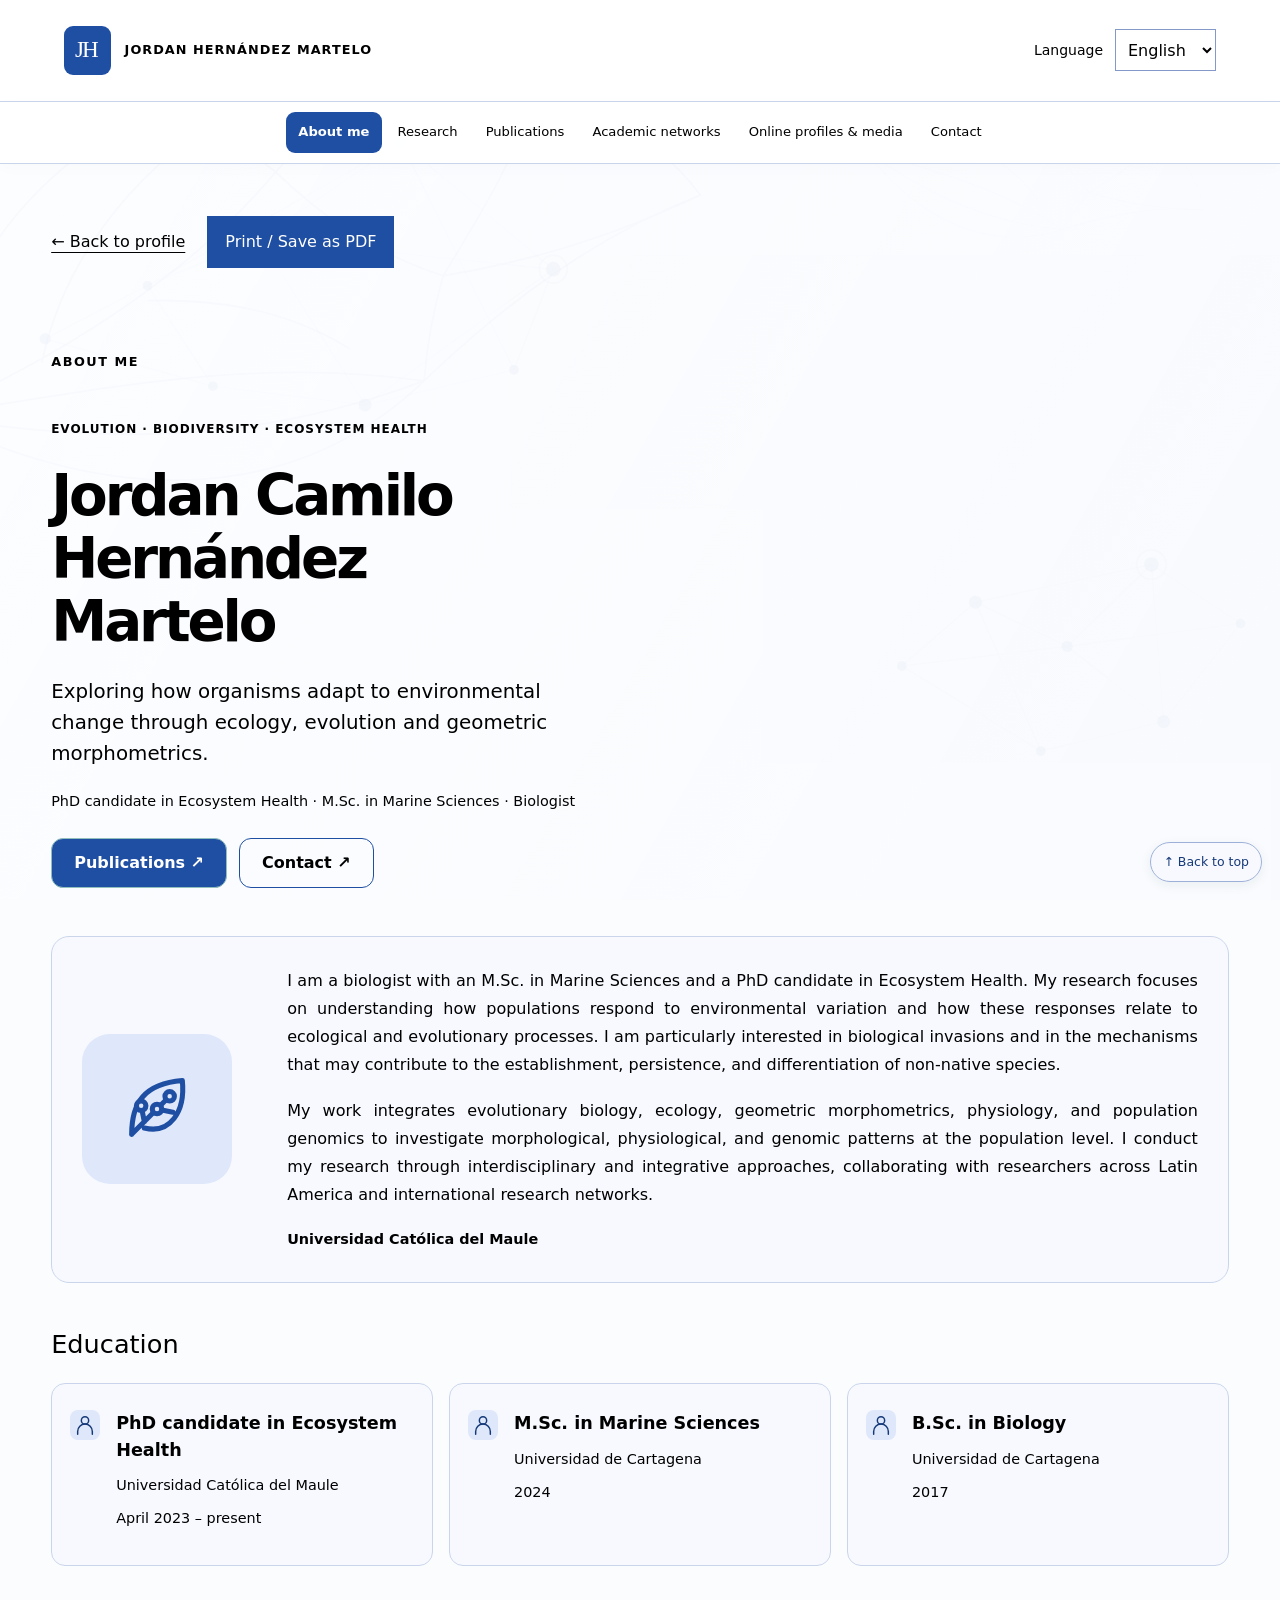
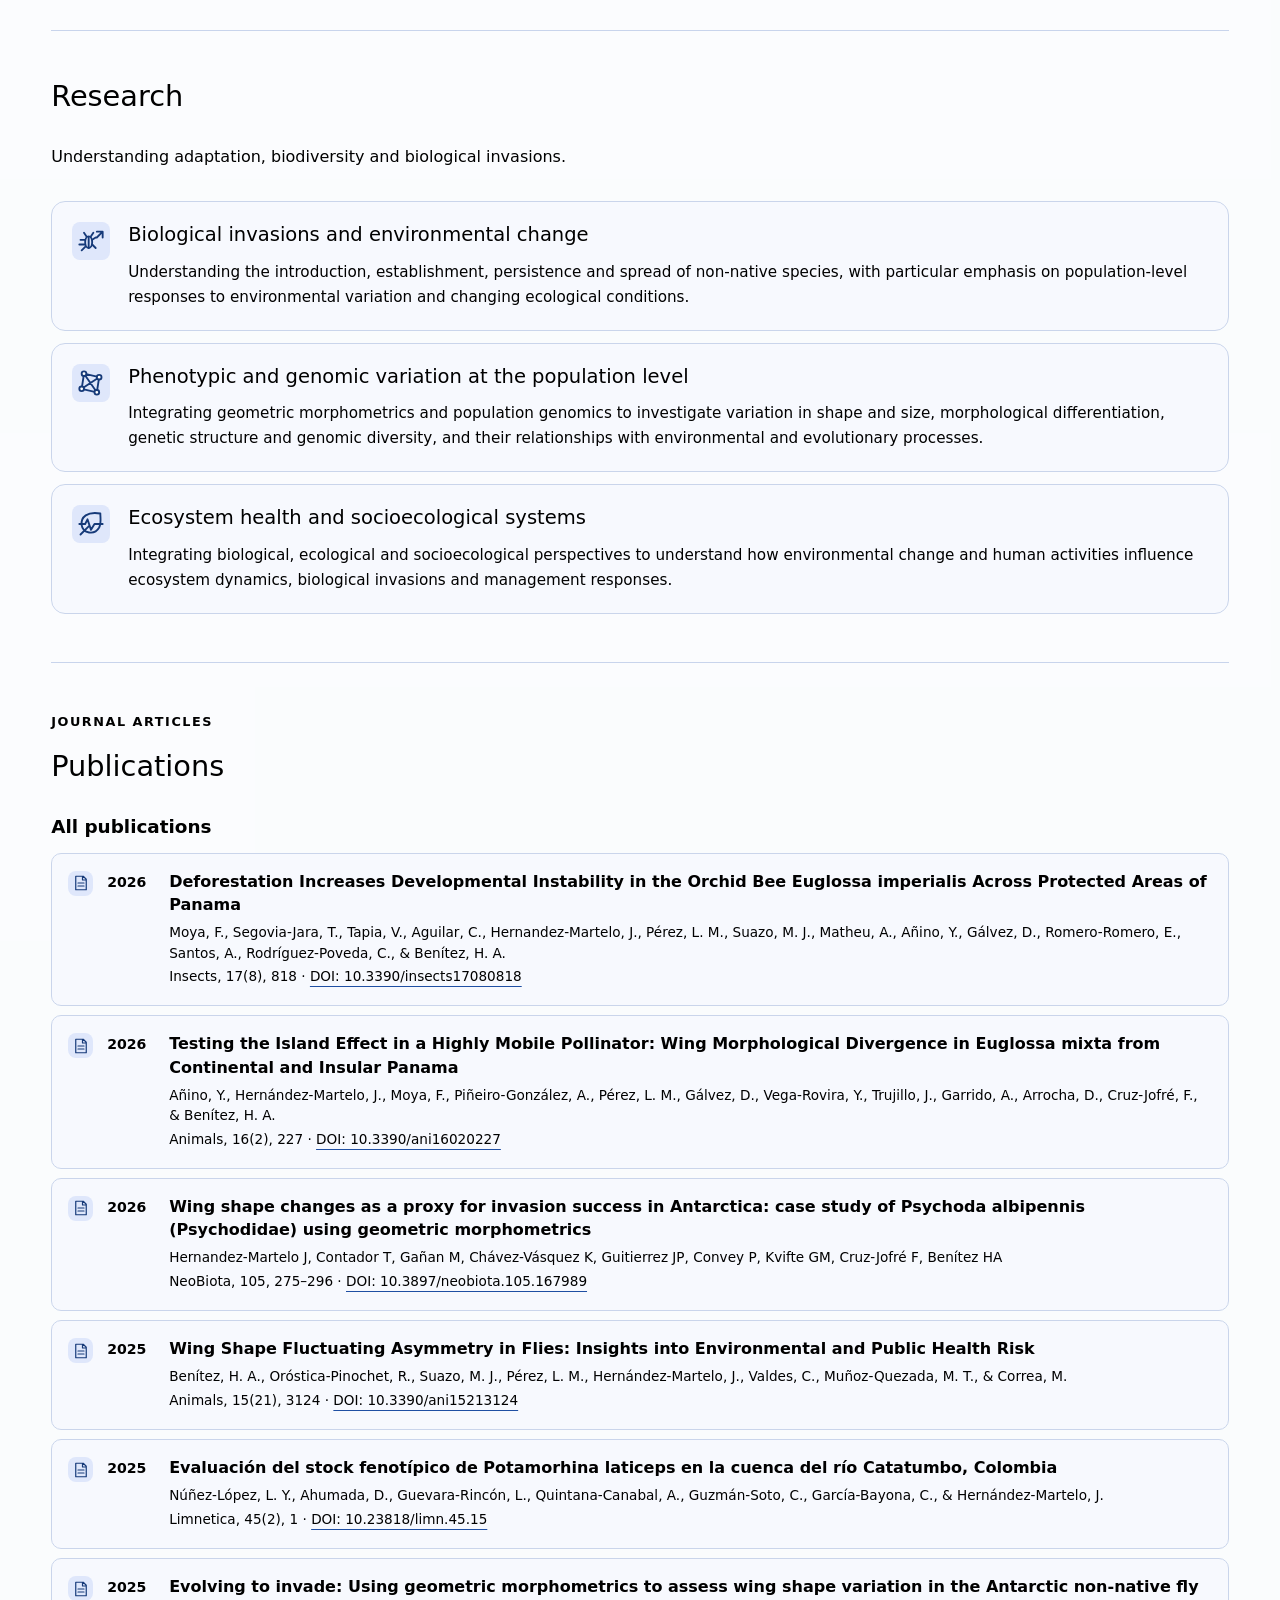
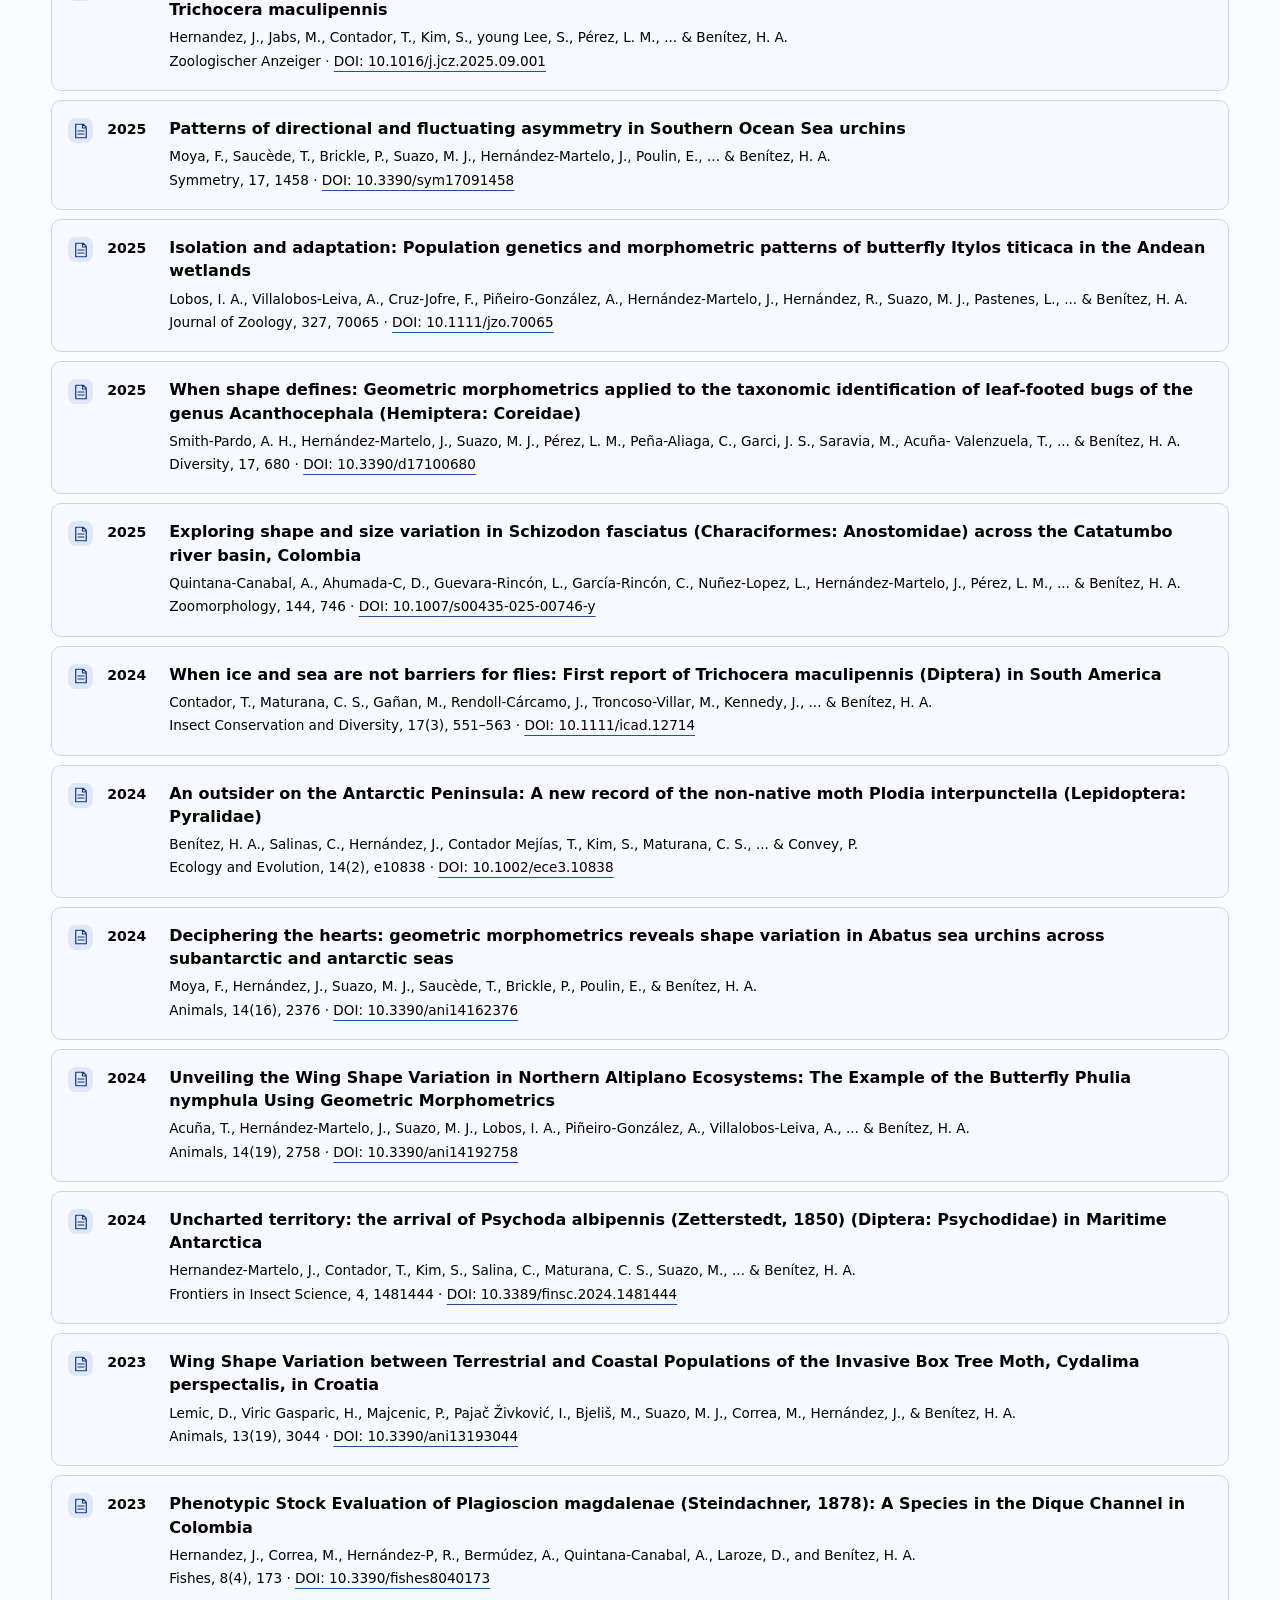
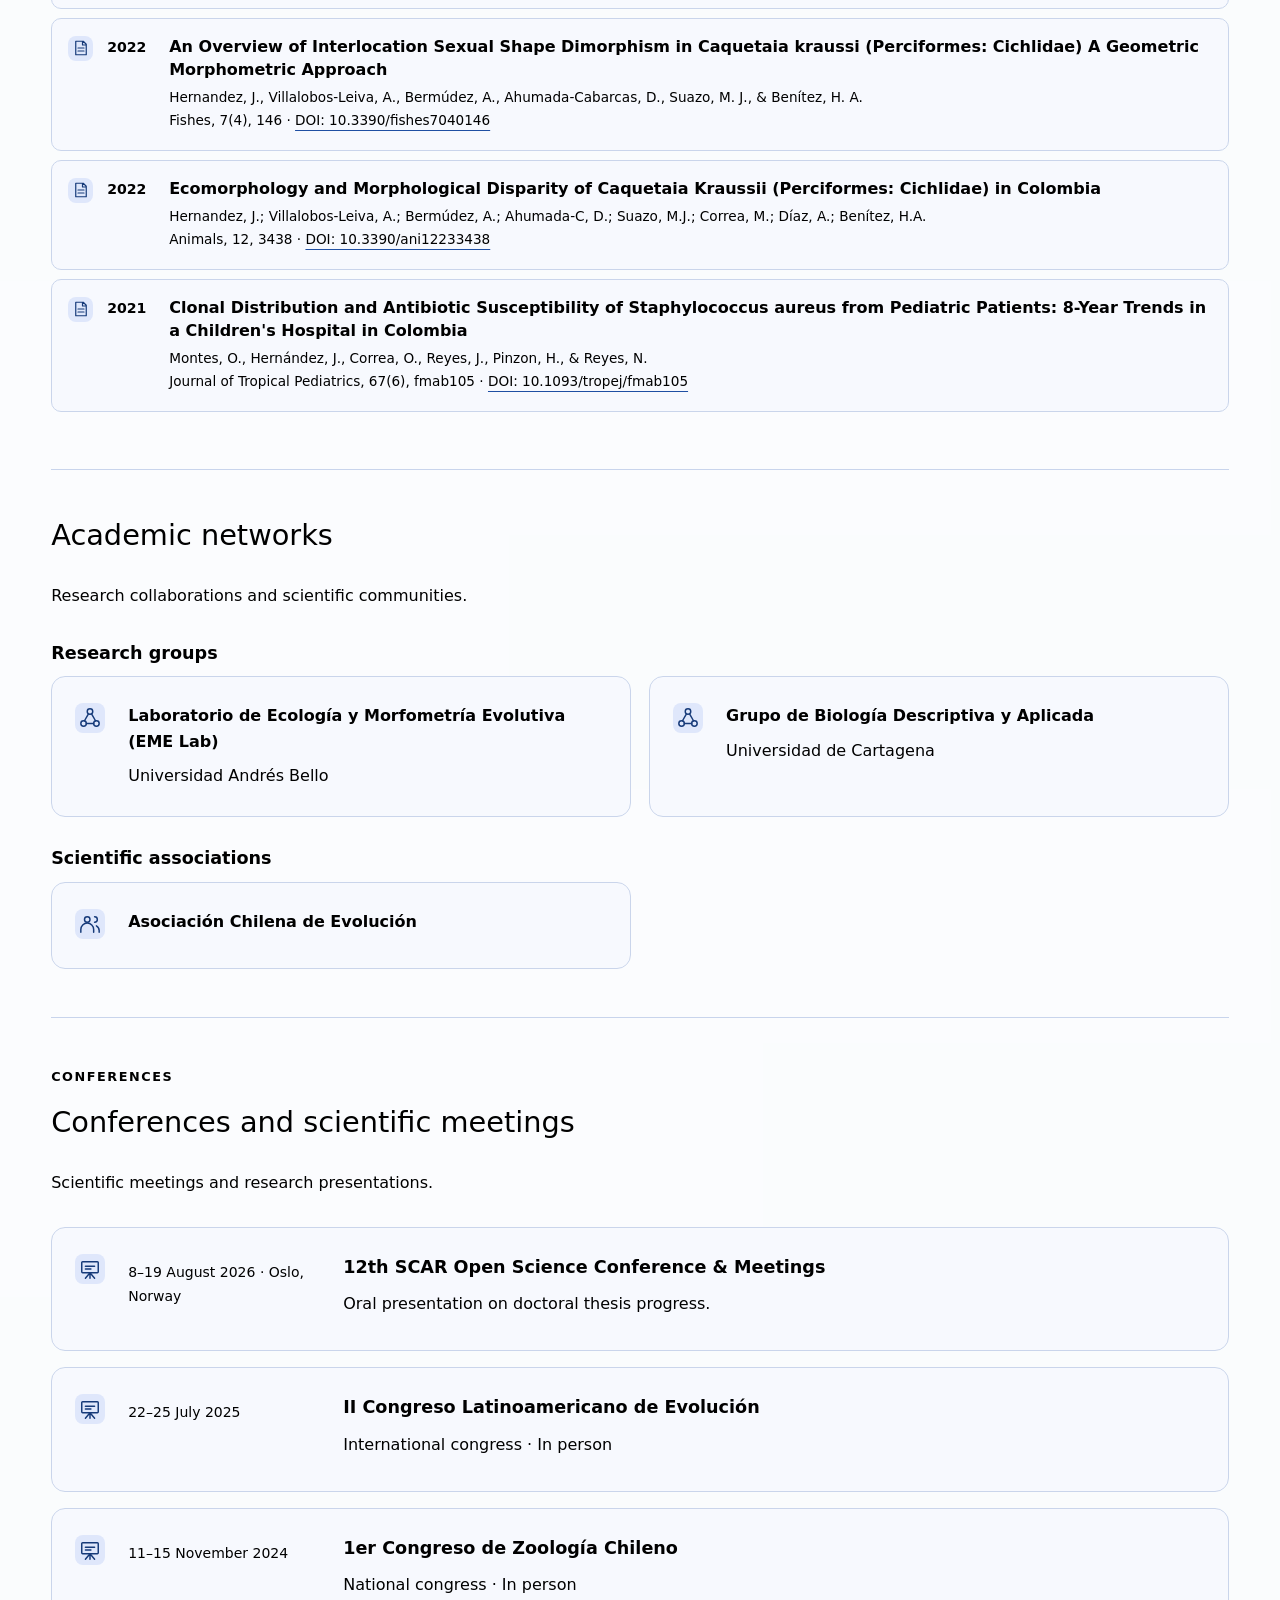
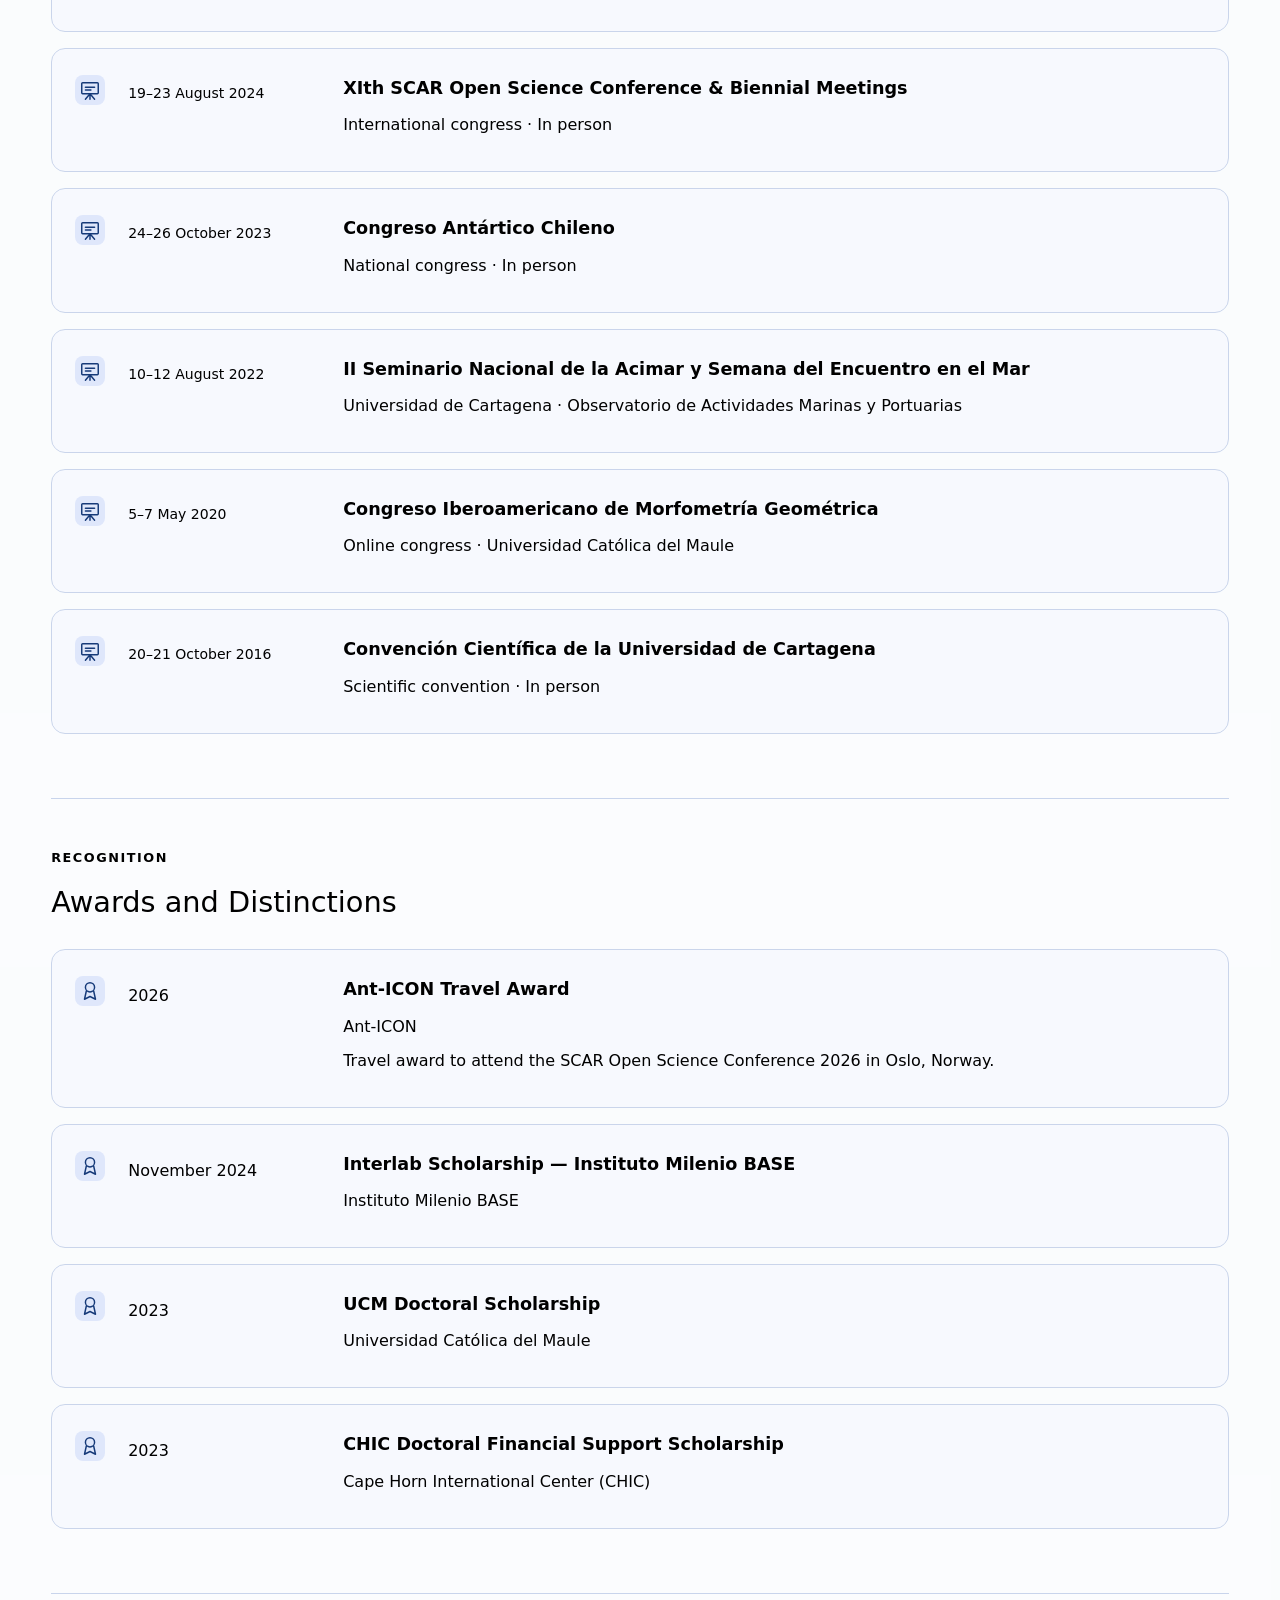
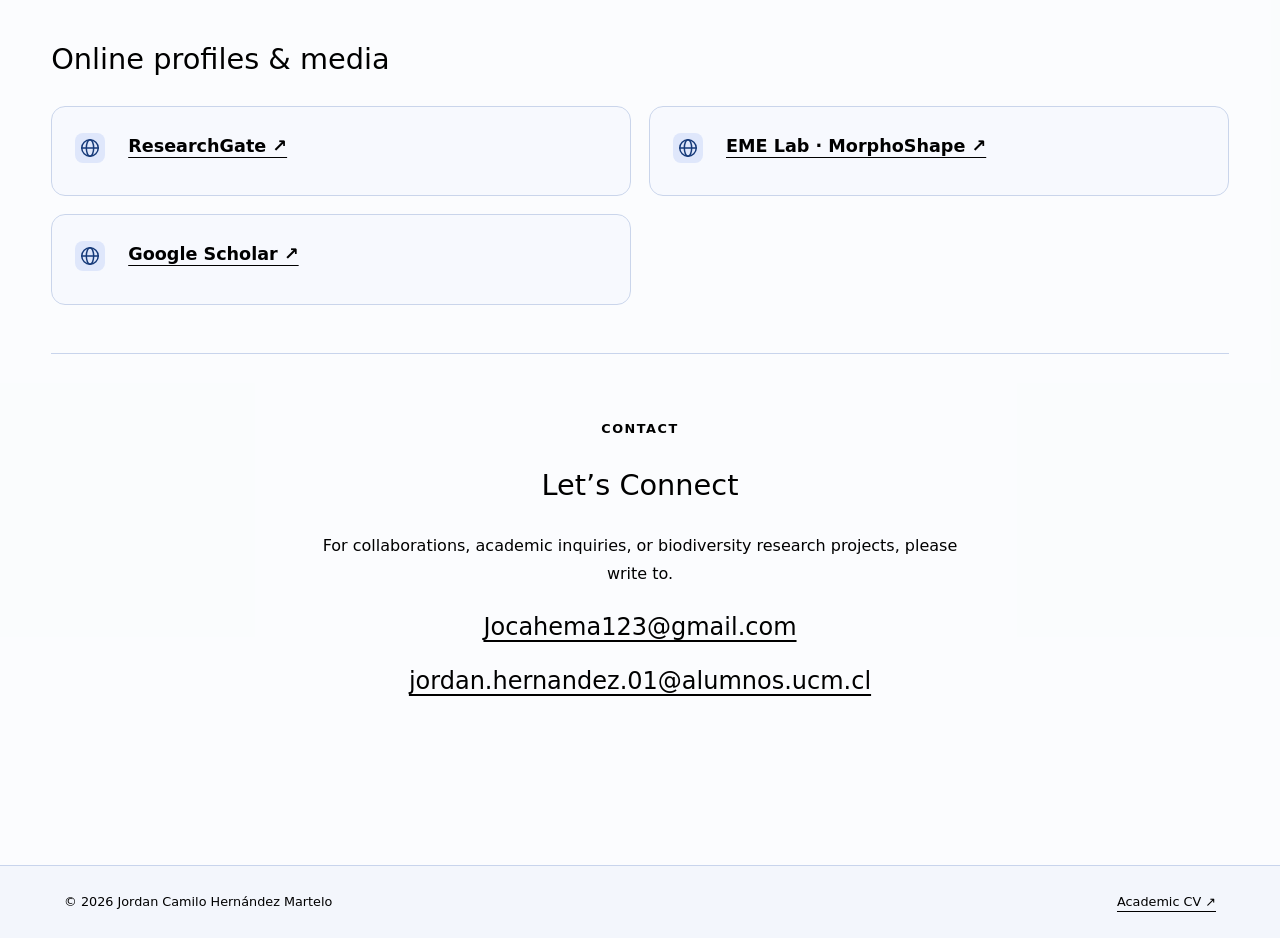
==== commit 25b682f3: "Add files via upload Update research lines and publications heading" ====
--- a/cv.html
+++ b/cv.html
@@ -1 +1 @@
-<!doctype html><html lang="en"><head><meta charset="utf-8"><meta name="viewport" content="width=device-width,initial-scale=1"><title>Jordan Camilo Hernández Martelo · Academic CV</title><meta name="description" content="Biologist and PhD candidate in Ecosystem Health."><link rel="icon" href="data:image/svg+xml,%3Csvg xmlns='http://www.w3.org/2000/svg' viewBox='0 0 32 32'%3E%3Crect width='32' height='32' fill='%23c7e9e8'/%3E%3Ctext x='4' y='23' font-size='19'%3Ejh%3C/text%3E%3C/svg%3E"><link rel="stylesheet" href="styles.css?v=20260927"><script src="profile.js?v=20260927" defer></script><script src="carousel.js?v=20260927" defer></script><script src="app.js?v=20260927" defer></script></head><body data-cv="true"><a class="skip" href="#content">Skip to content</a><header><a class="brand" href="#about"><span class="monogram">JH</span><span>JORDAN HERNÁNDEZ MARTELO</span></a><div class="header-tools"><label class="language-label" for="language">Language</label><select id="language"><option value="en">English</option><option value="es">Español</option></select><button id="menu-toggle" aria-expanded="false" aria-controls="navigation">Menu</button></div></header><nav id="navigation" aria-label="Main navigation"></nav><main id="content" tabindex="-1"><div id="view"><h1>Jordan Camilo Hernández Martelo</h1><p>Biologist · PhD candidate in Ecosystem Health</p></div><noscript>Please enable JavaScript to use the bilingual navigation.</noscript></main><footer><span>© <span id="year">2026</span> Jordan Camilo Hernández Martelo</span><a id="cv-link" href="cv.html">Academic CV ↗</a></footer></body></html>
+<!doctype html><html lang="en"><head><meta charset="utf-8"><meta name="viewport" content="width=device-width,initial-scale=1"><title>Jordan Camilo Hernández Martelo · Academic CV</title><meta name="description" content="Biologist and PhD candidate in Ecosystem Health."><link rel="icon" href="data:image/svg+xml,%3Csvg xmlns='http://www.w3.org/2000/svg' viewBox='0 0 32 32'%3E%3Crect width='32' height='32' fill='%23c7e9e8'/%3E%3Ctext x='4' y='23' font-size='19'%3Ejh%3C/text%3E%3C/svg%3E"><link rel="stylesheet" href="styles.css?v=20260927"><script src="profile.js?v=20260927-2" defer></script><script src="carousel.js?v=20260927" defer></script><script src="app.js?v=20260927-2" defer></script></head><body data-cv="true"><a class="skip" href="#content">Skip to content</a><header><a class="brand" href="#about"><span class="monogram">JH</span><span>JORDAN HERNÁNDEZ MARTELO</span></a><div class="header-tools"><label class="language-label" for="language">Language</label><select id="language"><option value="en">English</option><option value="es">Español</option></select><button id="menu-toggle" aria-expanded="false" aria-controls="navigation">Menu</button></div></header><nav id="navigation" aria-label="Main navigation"></nav><main id="content" tabindex="-1"><div id="view"><h1>Jordan Camilo Hernández Martelo</h1><p>Biologist · PhD candidate in Ecosystem Health</p></div><noscript>Please enable JavaScript to use the bilingual navigation.</noscript></main><footer><span>© <span id="year">2026</span> Jordan Camilo Hernández Martelo</span><a id="cv-link" href="cv.html">Academic CV ↗</a></footer></body></html>
